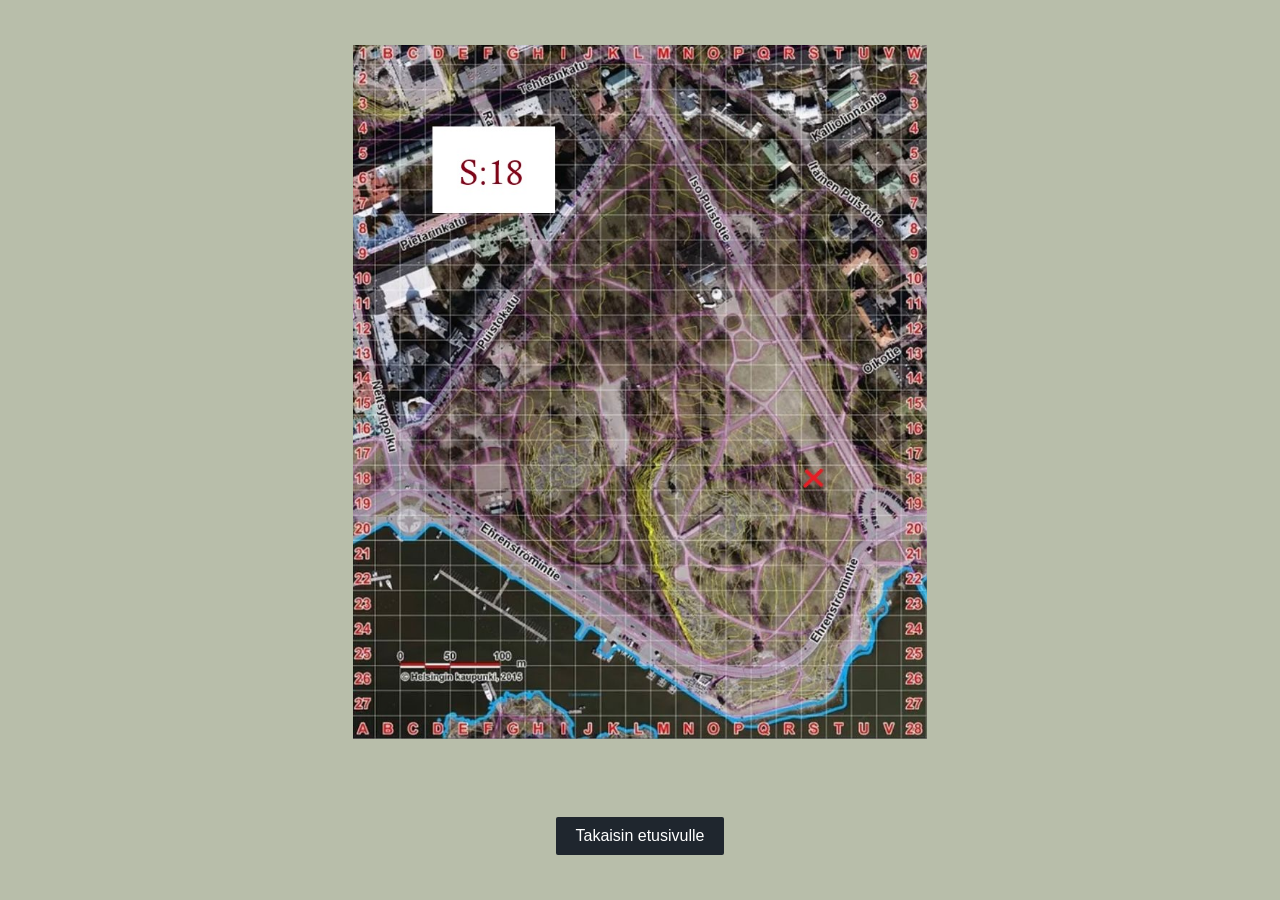
==== kartta.html @ 1e98f249 "Version 1.3.3." ====
<!DOCTYPE html>
<html lang="en">
<head>
    <meta charset="UTF-8">
    <meta name="viewport" content="width=device-width, initial-scale=1.0">
    <title>Event Location Map</title>
    <link rel="stylesheet" href="style.css">
    <style>
        * {
            box-sizing: border-box;
        }

        body {
            margin: 0;
            min-height: 100svh;
            display: grid;
            place-items: center;
            padding: 1rem;
          
        }

        img {
            display: block;
            width: auto;
            height: auto;
            max-width: 100%;
            max-height: calc(100svh - 2rem);
            object-fit: contain;
        }

        @media (min-width: 1024px) {
            img {
                max-width: 80%;
            }
        }
    </style>
</head>
<body>


    <img src="lokaatio.jpg" alt="Map of the event location">

    <!-- <button onclick="window.location.href='/info.html'">Info</button> -->
    <button onclick="window.location.href='/'">Takaisin etusivulle</button>
</body>
</html>
---- style.css ----
* {
	box-sizing: border-box;
}


@font-face {
  font-family: myImpact;
  src: url(impact.ttf);
}

@font-face {
  font-family: myAptos;
  src: url(Aptos.ttf);
}


body {
	margin: 0;
	/* font-family: "Open Sans", sans-serif; */
    min-height: 100vh;
    background-color: #92CE6C;
}

#vappu p {
    font-family: myImpact, sans-serif;
    font-size: 17vh;
    color: #301185;;
    text-align: center;
    margin: 0;
    margin-bottom: -5%;
}

#container {
	width: 100%;
}

#hero {
    position: relative;
}

#hero-image {
	display: block;
	width: 100%;
	height: auto;
}

#vappu {
    position: absolute;
    left: 0;
    right: 0;
    bottom: 0;
}

#text-container {
	padding: 1rem 1rem 1.5rem;
	text-align: center;
}

/* #text-container p {
    font-family: 'Roboto', sans-serif;
    font-size: 18px;
    color: #1f262e;
} */




#text-container h3 {
    color: #301185;
    font-family: 'Roboto', sans-serif;
    font-size: 20px;
    /* font-weight: normal; */
}


#text-container p {
    /* font-family: 'Roboto', sans-serif; */
    font-family: myAptos, sans-serif;
    font-size: 20px;
    font-weight: normal;
    color: #1f262e;
}

#text-container h2 {
	margin: 0.5rem 0 0;
	font-size: clamp(1rem, 3.5vw, 1.5rem);
	font-weight: 600;
}


button {
    background-color: #1f262e;
    color: white;
    padding: 10px 20px;
    border: none;
    border-radius: 2px;
    cursor: pointer;
    font-size: 16px;
    margin-top: 20px;
}

#map {
    display: none;
    text-align: center;
}
@media (min-width: 768px) {
	#text-container {
		padding: 1.5rem 2rem 2rem;
	}
}

@media (min-width: 1024px) {
    body {
        background-color: #b8beaa; 
        display: flex;
        justify-content: center;
        padding: 2rem 1rem;
        
    }



    #container {
        width: min(100%, 210mm);
        min-height: 297mm;
        background-color: #92CE6C;
        box-shadow: 0 12px 40px rgba(0, 0, 0, 0.35);
        overflow: hidden;
        border-radius: 20px;
    }

    #vappu p {
        font-size: clamp(5rem, 11vw, 9rem);
    }

    #text-container {
        padding: 2rem 2.2rem 2.4rem;
    }

    #vappu p {
         font-size: 28vh;
    }
}
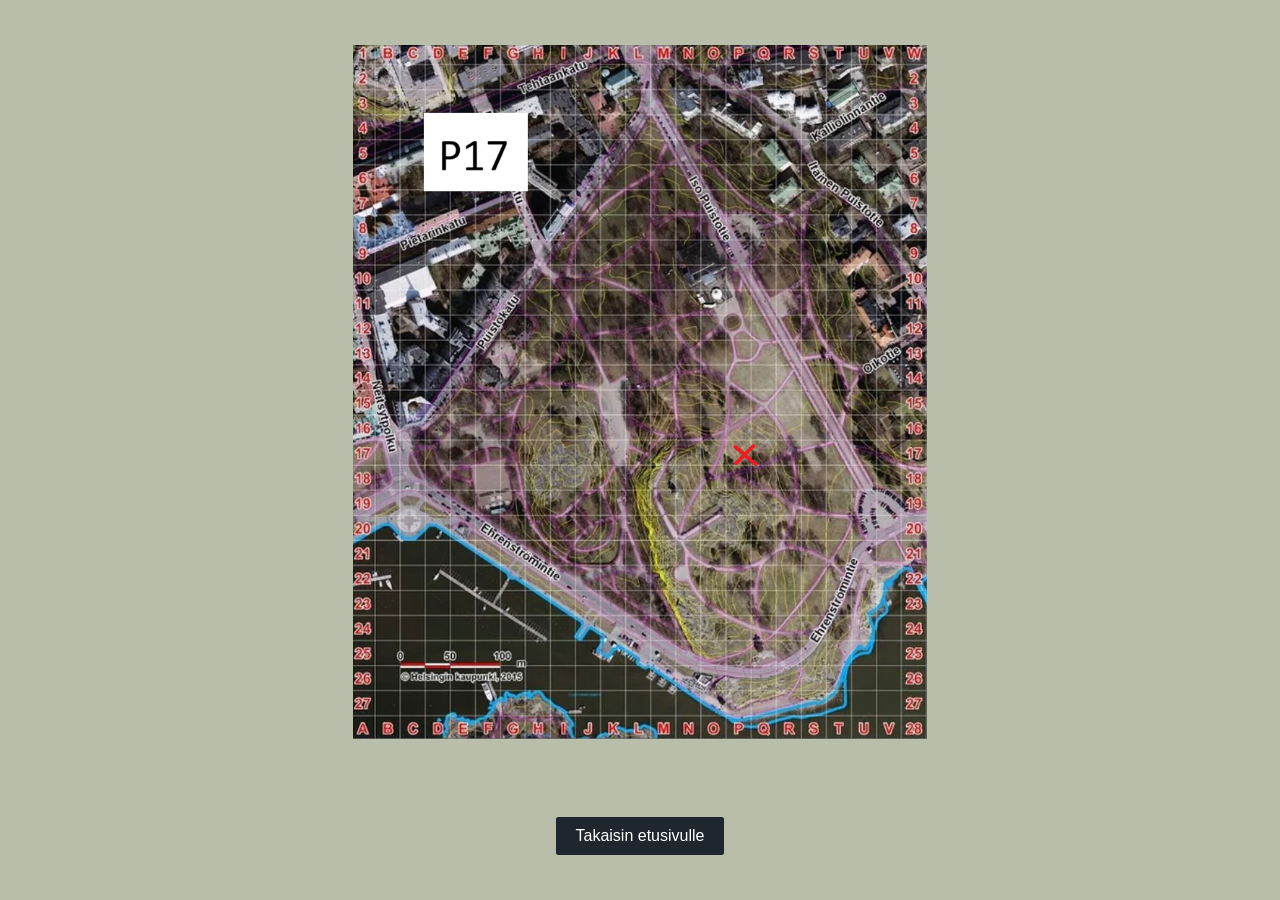
==== commit 3369f1ec: "vappupäivitys" ====
--- a/kartta.html
+++ b/kartta.html
@@ -38,9 +38,8 @@
 <body>
 
 
-    <img src="lokaatio.jpg" alt="Map of the event location">
+    <img src="finaldestination.png" alt="Map of the event location">
 
-    <!-- <button onclick="window.location.href='/info.html'">Info</button> -->
     <button onclick="window.location.href='/'">Takaisin etusivulle</button>
 </body>
 </html>
--- a/style.css
+++ b/style.css
@@ -16,7 +16,6 @@
 
 body {
 	margin: 0;
-	/* font-family: "Open Sans", sans-serif; */
     min-height: 100vh;
     background-color: #92CE6C;
 }
@@ -56,11 +55,6 @@
 	text-align: center;
 }
 
-/* #text-container p {
-    font-family: 'Roboto', sans-serif;
-    font-size: 18px;
-    color: #1f262e;
-} */
 
 
 
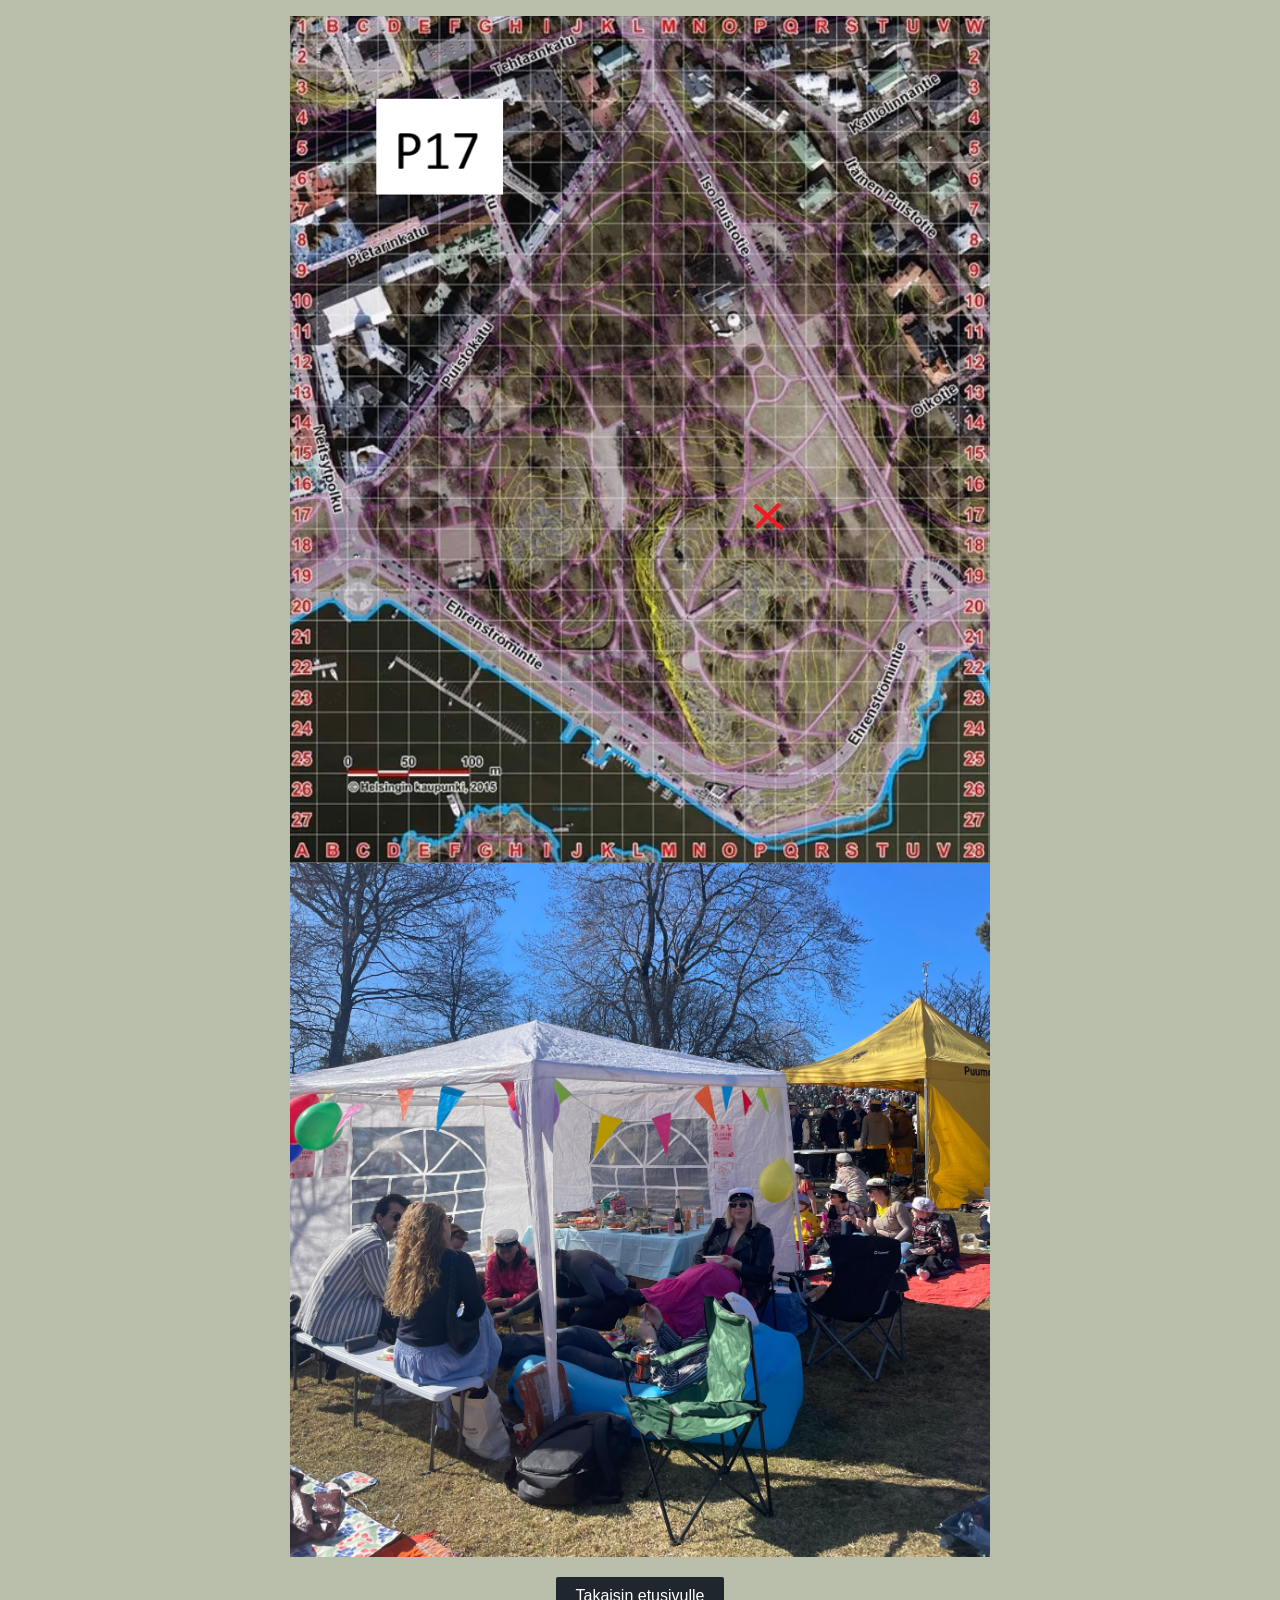
==== commit 30ee1f98: "Add image of the tent to kartta.html" ====
--- a/kartta.html
+++ b/kartta.html
@@ -39,6 +39,8 @@
 
 
     <img src="finaldestination.png" alt="Map of the event location">
+    <img src="IMG-20260501-WA0007~2.jpg" alt="Image of the tent">
+
 
     <button onclick="window.location.href='/'">Takaisin etusivulle</button>
 </body>
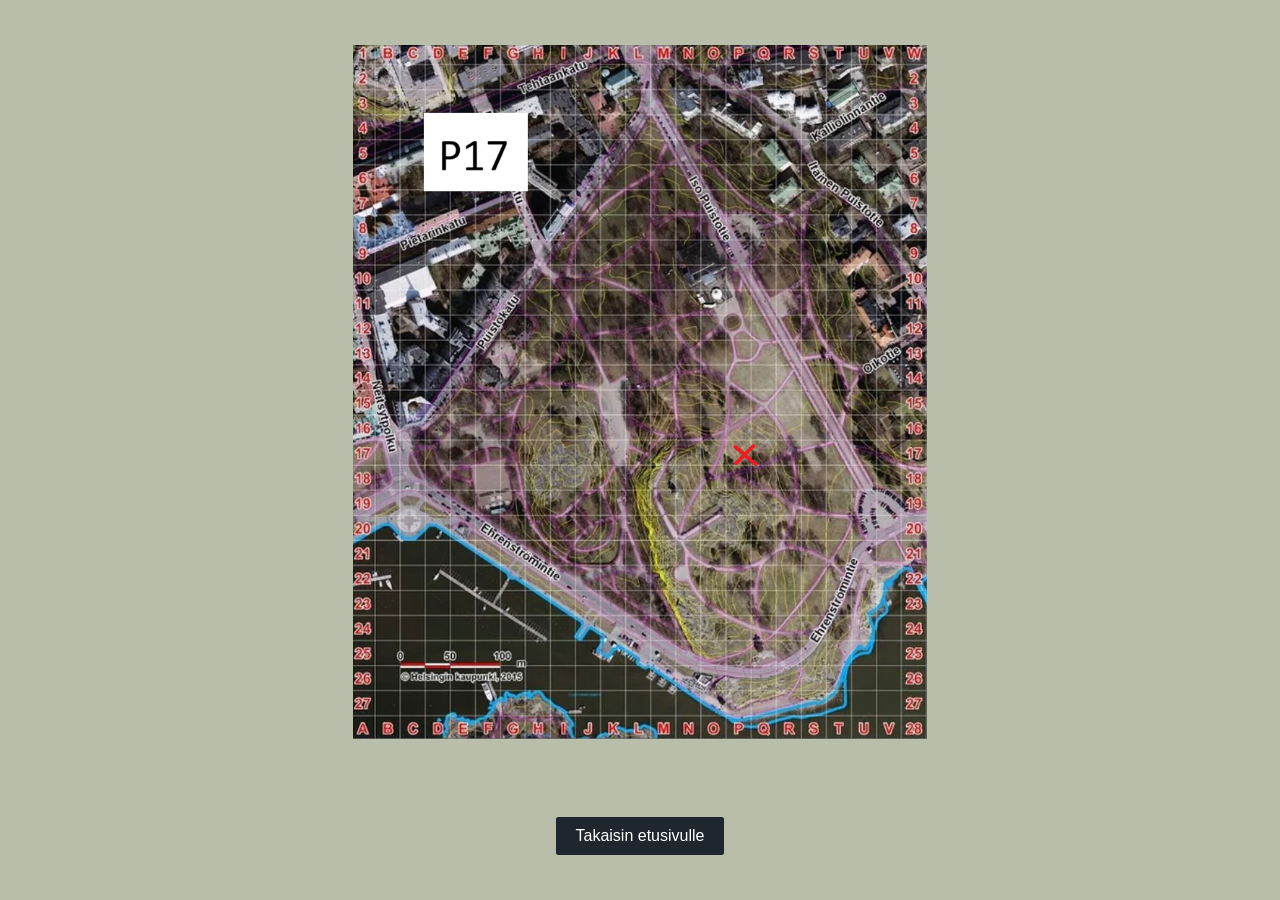
==== commit 5c340d1e: "Remove tent image from kartta.html Removed the image of the tent from the HTML file." ====
--- a/kartta.html
+++ b/kartta.html
@@ -39,8 +39,7 @@
 
 
     <img src="finaldestination.png" alt="Map of the event location">
-    <img src="IMG-20260501-WA0007~2.jpg" alt="Image of the tent">
-
+    
 
     <button onclick="window.location.href='/'">Takaisin etusivulle</button>
 </body>
